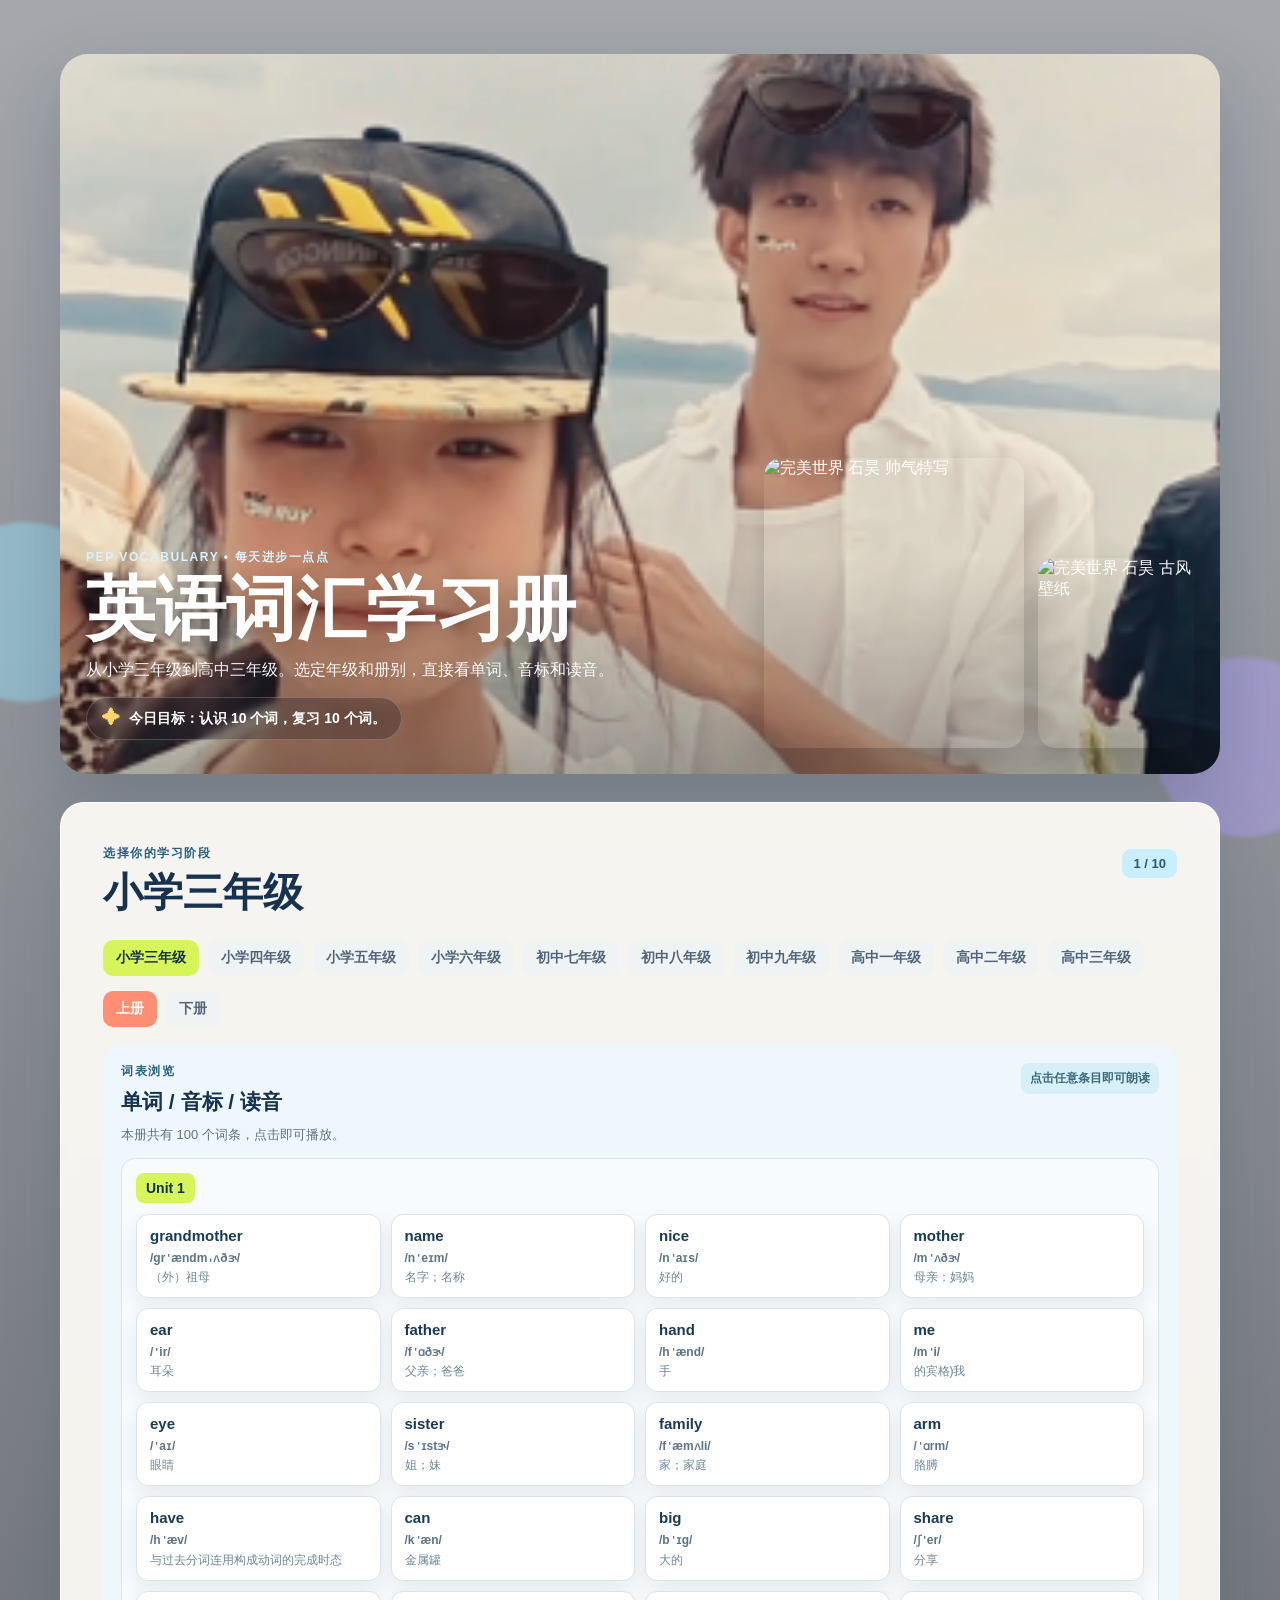
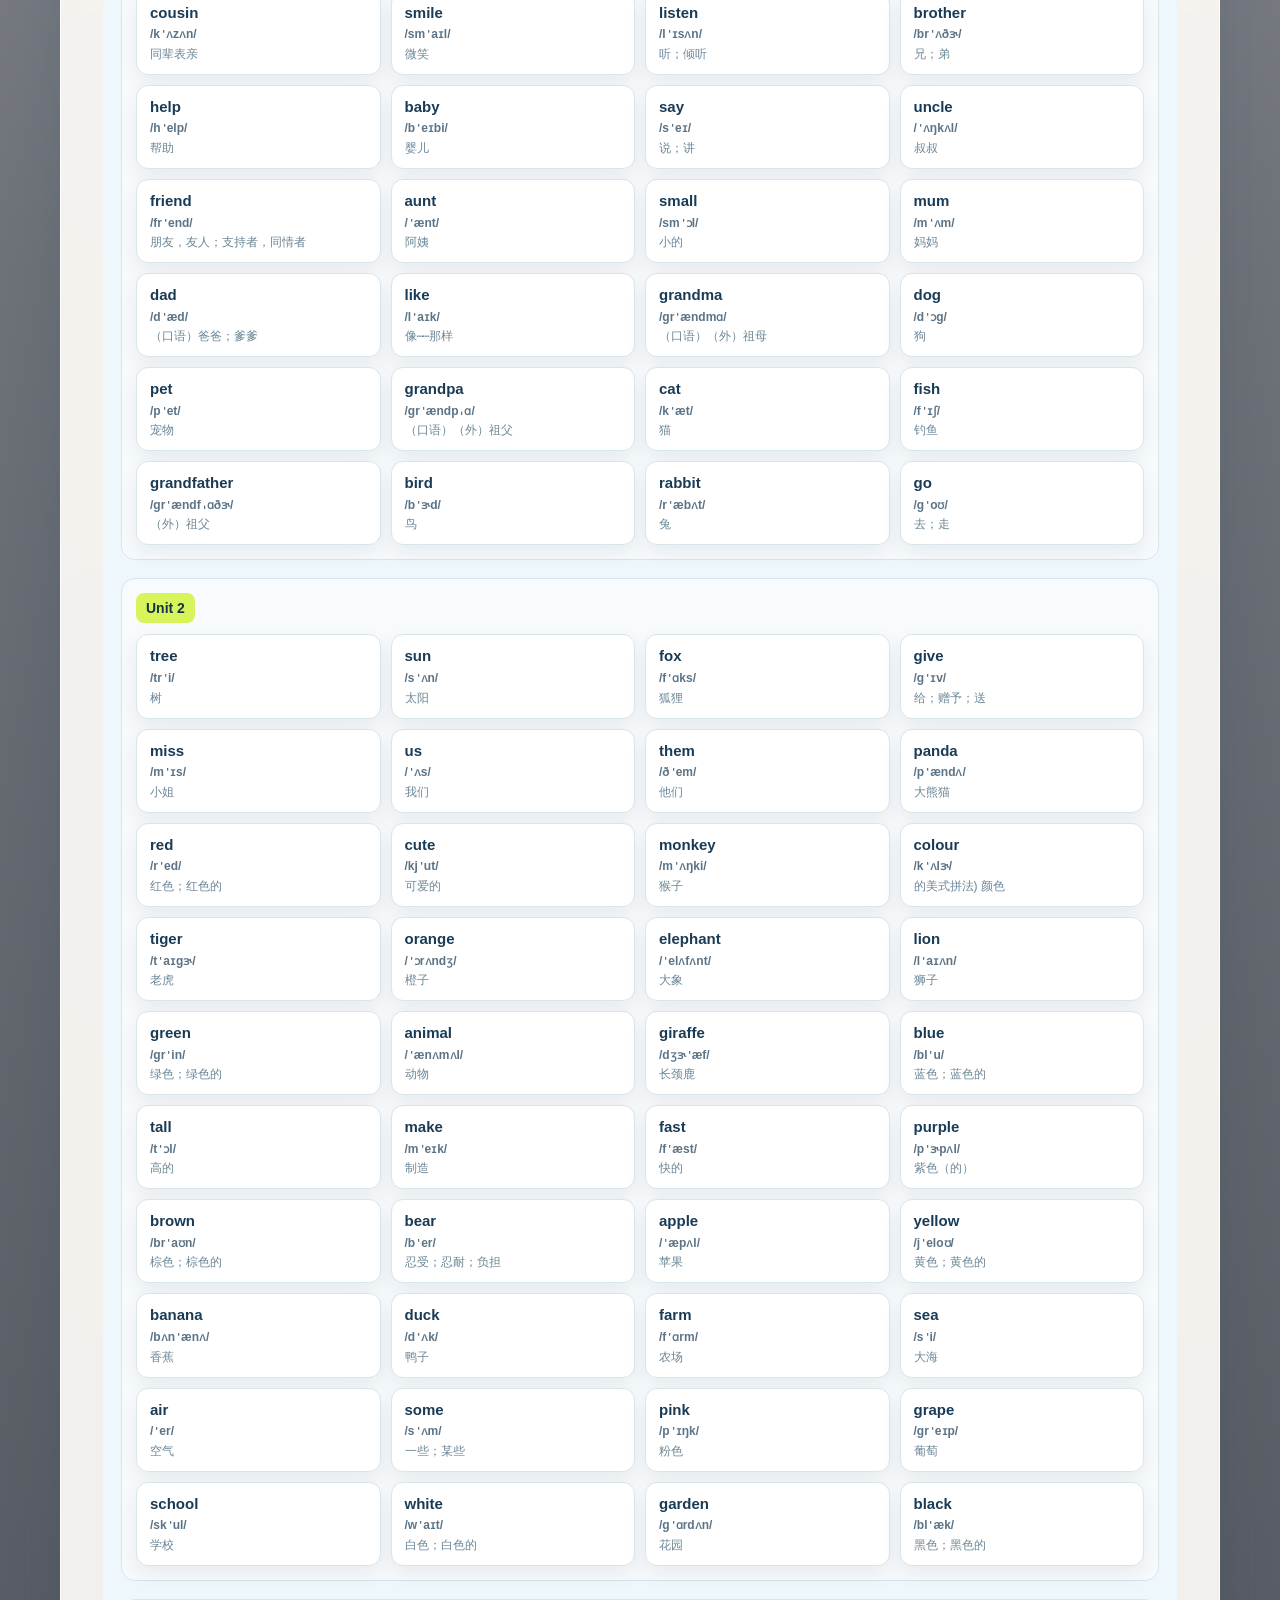
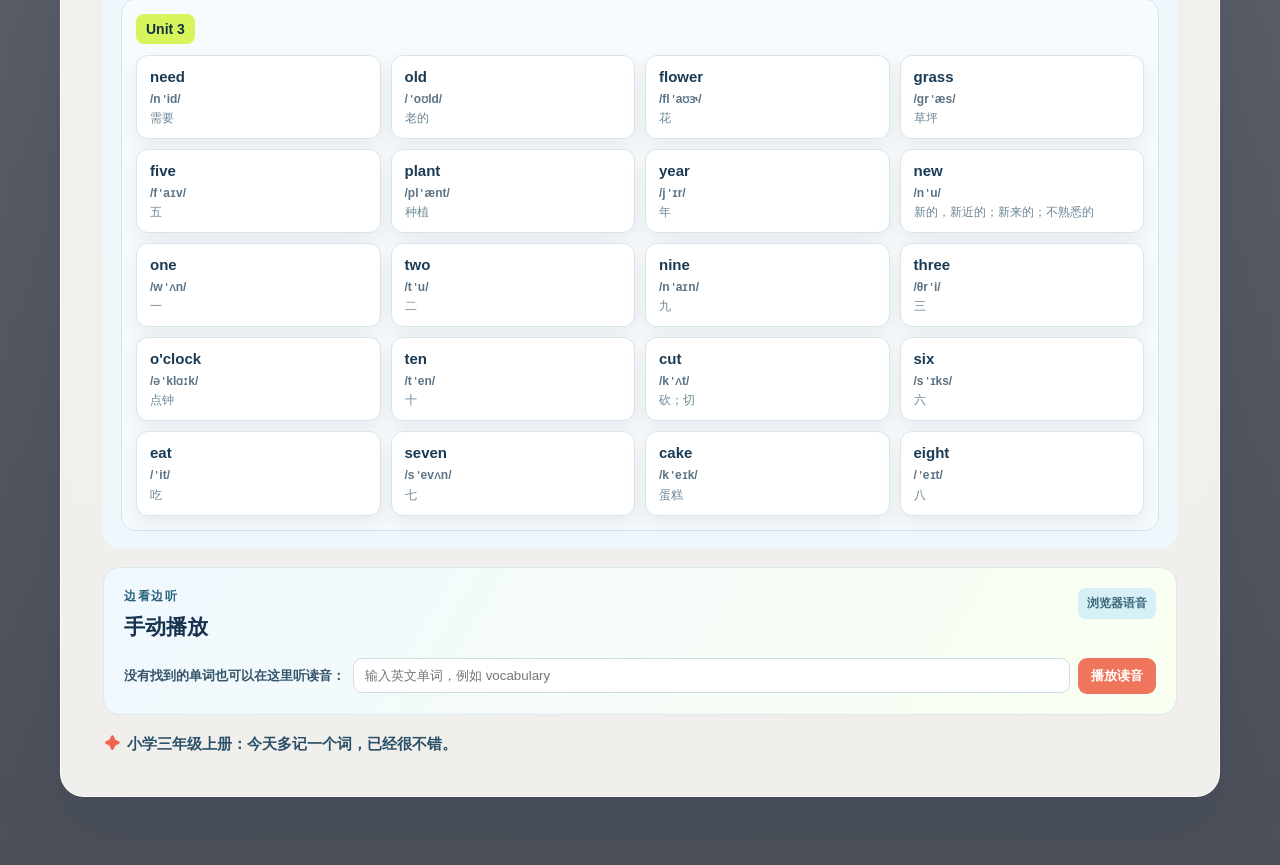
==== 教材词汇/英语词汇学习册.html @ ca5b59ca "Add files via upload" ====
<!doctype html>
<html lang="zh-CN">
<head>
  <meta charset="UTF-8" />
  <meta name="viewport" content="width=device-width, initial-scale=1.0" />
  <title>PEP 英语词汇学习册</title>
  <link rel="stylesheet" href="学习册样式.css" />
</head>
<body>
  <main class="shell">
    <section class="hero hero-wallpaper">
      <div class="hero-copy">
        <p class="kicker">PEP VOCABULARY • 每天进步一点点</p>
        <h1>英语词汇学习册</h1>
        <p>从小学三年级到高中三年级。选定年级和册别，直接看单词、音标和读音。</p>
        <div class="habit"><span>✦</span> 今日目标：认识 10 个词，复习 10 个词。</div>
      </div>
      <aside class="hero-fill" aria-label="完美世界石昊图片填充区">
        <figure class="fill-card fill-card-large">
          <img src="https://i.pinimg.com/736x/bf/4c/28/bf4c28af38604bebe0a30f69cd973ab8.jpg" alt="完美世界 石昊 帅气特写" />
        </figure>
        <figure class="fill-card fill-card-small">
          <img src="https://haowallpaper.com/link/common/file/previewFileImg/18002629496065408" alt="完美世界 石昊 古风壁纸" />
        </figure>
      </aside>
    </section>

    <section class="study-card" aria-labelledby="grade-heading">
      <div class="card-heading">
        <div>
          <p class="eyebrow">选择你的学习阶段</p>
          <h2 id="grade-heading">小学三年级</h2>
        </div>
        <p class="progress" id="progress">1 / 10</p>
      </div>
      <nav class="grade-tabs" id="grade-tabs" aria-label="年级选择"></nav>
      <div class="term-tabs" id="term-tabs" aria-label="册别选择"></div>

      <section class="vocab-panel" aria-labelledby="vocab-heading">
        <div class="audio-heading">
          <div>
            <p class="eyebrow">词表浏览</p>
            <h3 id="vocab-heading">单词 / 音标 / 读音</h3>
          </div>
          <span>点击任意条目即可朗读</span>
        </div>
        <p class="audio-note" id="audio-note">点击下方词条即可播放标准英语读音。</p>
        <div class="word-list" id="word-chips" aria-label="词汇列表"></div>
      </section>

      <section class="audio-card" aria-labelledby="manual-heading">
        <div class="audio-heading">
          <div>
            <p class="eyebrow">边看边听</p>
            <h3 id="manual-heading">手动播放</h3>
          </div>
          <span>浏览器语音</span>
        </div>
        <form class="manual-speaker" id="manual-speaker">
          <label for="manual-word">没有找到的单词也可以在这里听读音：</label>
          <input id="manual-word" type="text" inputmode="latin" autocomplete="off" placeholder="输入英文单词，例如 vocabulary" />
          <button type="submit">播放读音</button>
        </form>
      </section>

      <p class="encouragement" id="encouragement"></p>
    </section>
  </main>

  <script src="词汇读音数据.js"></script>
  <script src="词汇音标数据.js"></script>
  <script src="词汇汉义数据.js"></script>
  <script src="学习册脚本.js"></script>
</body>
</html>
---- 教材词汇/学习册样式.css ----
:root { --ink:#16324f; --muted:#5d7185; --navy:#12314b; --lime:#d8f45b; --peach:#ff8e72; --sky:#c9efff; --paper:#fffdf8; }
* { box-sizing:border-box; }
body { min-width:320px; min-height:100vh; margin:0; color:var(--ink); font-family:"Aptos","Microsoft YaHei",sans-serif; background:
  linear-gradient(180deg, rgba(6,12,24,.36), rgba(6,12,24,.58) 46%, rgba(6,12,24,.72) 100%),
  url("https://images8.alphacoders.com/394/thumb-1920-394821.jpg") center center / cover fixed; }
body::before, body::after { position:fixed; z-index:-1; width:180px; height:180px; content:""; border-radius:50%; filter:blur(2px); opacity:.45; }
body::before { right:-55px; bottom:7%; background:#b4a2ff; }
body::after { left:-65px; bottom:22%; background:#98e4ff; }
.shell { width:min(1160px,calc(100% - 32px)); margin:0 auto; padding:54px 0 68px; }
.hero { display:grid; grid-template-columns:minmax(320px,1fr) minmax(280px,430px); gap:22px; align-items:end; min-height:720px; margin-bottom:28px; }
.hero-wallpaper { position:relative; padding:26px; overflow:hidden; color:#fff; border-radius:28px; background:
  linear-gradient(110deg, rgba(12,25,40,.02) 0%, rgba(12,25,40,.08) 58%, rgba(12,25,40,.02) 100%),
  url("hero-crop.png") center center / cover no-repeat; background-color:#f5f7fb; box-shadow:0 28px 70px rgba(22,50,79,.22); }
.hero-wallpaper::after { position:absolute; inset:auto 0 0 0; height:30%; content:""; background:linear-gradient(180deg, rgba(8,15,24,0) 0%, rgba(8,15,24,.28) 100%); pointer-events:none; }
.hero-copy, .hero-fill { position:relative; z-index:1; }
.hero-copy { max-width:680px; padding:2px 0 8px; }
.kicker, .eyebrow { margin:0 0 8px; color:#27617d; font-size:12px; font-weight:800; letter-spacing:.13em; }
.hero-wallpaper .kicker { color:#d9f2ff; }
h1 { max-width:620px; margin:0; color:var(--navy); font-size:clamp(40px,7vw,70px); line-height:1; }
.hero-wallpaper h1 { color:#fff; text-shadow:0 8px 24px rgba(0,0,0,.22); }
.hero > p:not(.kicker) { max-width:600px; margin:16px 0; color:#31516a; font-size:17px; line-height:1.75; }
.hero-wallpaper .hero-copy > p:not(.kicker) { color:rgba(255,255,255,.96); text-shadow:0 2px 10px rgba(0,0,0,.18); }
.habit { display:inline-flex; gap:9px; align-items:center; padding:10px 15px; color:#203c52; background:rgba(255,253,248,.72); border:1px solid rgba(18,49,75,.1); border-radius:999px; font-size:14px; font-weight:700; box-shadow:0 10px 30px rgba(69,100,130,.1); }
.hero-wallpaper .habit { color:#fff; background:rgba(12,18,30,.26); border-color:rgba(255,255,255,.2); box-shadow:none; backdrop-filter:blur(6px); }
.habit span { color:#ed634e; font-size:18px; }
.hero-wallpaper .habit span { color:#ffd66b; }
.hero-fill { display:grid; grid-template-columns:1.25fr .75fr; gap:14px; align-items:end; min-width:0; }
.fill-card { margin:0; overflow:hidden; border-radius:18px; box-shadow:0 18px 40px rgba(0,0,0,.22); }
.fill-card img { display:block; width:100%; height:100%; object-fit:cover; object-position:center 18%; }
.fill-card-large { min-height:290px; }
.fill-card-small { min-height:190px; align-self:end; }
.study-card { padding:clamp(20px,4vw,42px); background:rgba(255,253,248,.92); border:1px solid rgba(255,255,255,.92); border-radius:24px; box-shadow:0 28px 70px rgba(22,50,79,.16); backdrop-filter:blur(8px); }
.card-heading { display:flex; justify-content:space-between; gap:20px; align-items:flex-start; }
h2 { margin:0; font-size:clamp(28px,4vw,40px); line-height:1.1; }
.progress { margin:4px 0 0; padding:7px 11px; color:#2a5a73; background:var(--sky); border-radius:9px; font-size:13px; font-weight:800; }
.grade-tabs, .term-tabs { display:flex; flex-wrap:wrap; gap:9px; }
.grade-tabs { margin:26px 0 15px; }
.term-tabs { margin-bottom:18px; }
button { border:0; font:inherit; cursor:pointer; }
.grade-tabs button, .term-tabs button { padding:9px 13px; color:#506579; background:#eff3f4; border-radius:10px; font-size:14px; font-weight:700; transition:transform .18s,background .18s,color .18s; }
.grade-tabs button:hover, .term-tabs button:hover { transform:translateY(-2px); }
.grade-tabs button.active { color:var(--navy); background:var(--lime); }
.term-tabs button.active { color:#fff; background:var(--peach); }
.vocab-panel { padding:18px; background:#eef7fb; border-radius:18px; }
.audio-heading { display:flex; justify-content:space-between; gap:15px; align-items:flex-start; }
.audio-heading h3 { margin:0; font-size:21px; }
.audio-heading span { padding:7px 9px; color:#3c697a; background:#d7f0f7; border-radius:8px; font-size:12px; font-weight:700; }
.audio-note { margin:10px 0 14px; color:var(--muted); font-size:13px; }
.word-list { display:grid; gap:18px; }
.unit-section { padding:14px; background:rgba(255,255,255,.6); border:1px solid #d8e5ea; border-radius:14px; }
.unit-heading { display:inline-flex; align-items:center; min-height:30px; margin:0 0 11px; padding:5px 10px; color:#12314b; background:var(--lime); border-radius:8px; font-size:14px; font-weight:900; }
.unit-word-list { display:grid; grid-template-columns:repeat(auto-fit,minmax(220px,1fr)); gap:10px; }
.word-chip { display:flex; flex-direction:column; gap:5px; padding:12px 13px; text-align:left; color:#193b55; background:#fff; border:1px solid #d8e5ea; border-radius:12px; box-shadow:0 8px 20px rgba(22,50,79,.08); }
.word-chip:hover { color:#fff; background:#25718c; border-color:#25718c; }
.word-chip-label { overflow-wrap:anywhere; line-height:1.25; font-size:15px; font-weight:700; }
.word-chip-sound { overflow-wrap:anywhere; color:#5c7385; font-size:12px; font-weight:700; line-height:1.2; }
.word-chip:hover .word-chip-sound { color:#d9f8ff; }
.word-chip:focus-visible, .manual-speaker input:focus-visible, .manual-speaker button:focus-visible { outline:3px solid #f4bf48; outline-offset:2px; }
.audio-card { margin-top:18px; padding:20px; background:linear-gradient(120deg,#f0f8ff,#f9fff0); border:1px solid #d9e9ee; border-radius:17px; }
.manual-speaker { display:grid; grid-template-columns:auto minmax(160px,1fr) auto; gap:8px; align-items:center; margin-top:17px; color:#34546b; font-size:13px; font-weight:700; }
.manual-speaker input { min-width:0; padding:9px 11px; color:var(--ink); background:#fff; border:1px solid #cfdee5; border-radius:9px; }
.manual-speaker button { padding:9px 13px; color:#fff; background:#ef765d; border-radius:9px; font-weight:800; }
.manual-speaker button:hover { background:#da5d44; }
.encouragement { margin:20px 2px 0; color:#2b516a; font-size:15px; font-weight:700; }
.encouragement::before { margin-right:7px; color:#ef644a; content:"✦"; }
@media (max-width:700px) {
  .hero { grid-template-columns:1fr; min-height:auto; }
  .hero-wallpaper { padding:18px; }
  .hero-fill { grid-template-columns:1fr 1fr; }
  .fill-card-large, .fill-card-small { min-height:180px; }
  .card-heading { display:block; }
  .audio-heading { display:block; }
  .audio-heading span { display:inline-block; margin-top:10px; }
  .manual-speaker { grid-template-columns:1fr auto; }
  .manual-speaker label { grid-column:1/-1; }
}
@media (max-width:600px) {
  .shell { width:min(100% - 22px,1160px); padding-top:34px; }
  .study-card { border-radius:22px; }
  .grade-tabs button, .term-tabs button { padding:8px 10px; font-size:13px; }
  .unit-word-list { grid-template-columns:1fr; }
  h1 { font-size:clamp(34px,12vw,54px); }
}

.word-chip-meaning { overflow-wrap:anywhere; color:#6b8696; font-size:12px; line-height:1.25; }
.word-chip:hover .word-chip-meaning { color:#e7fbff; }
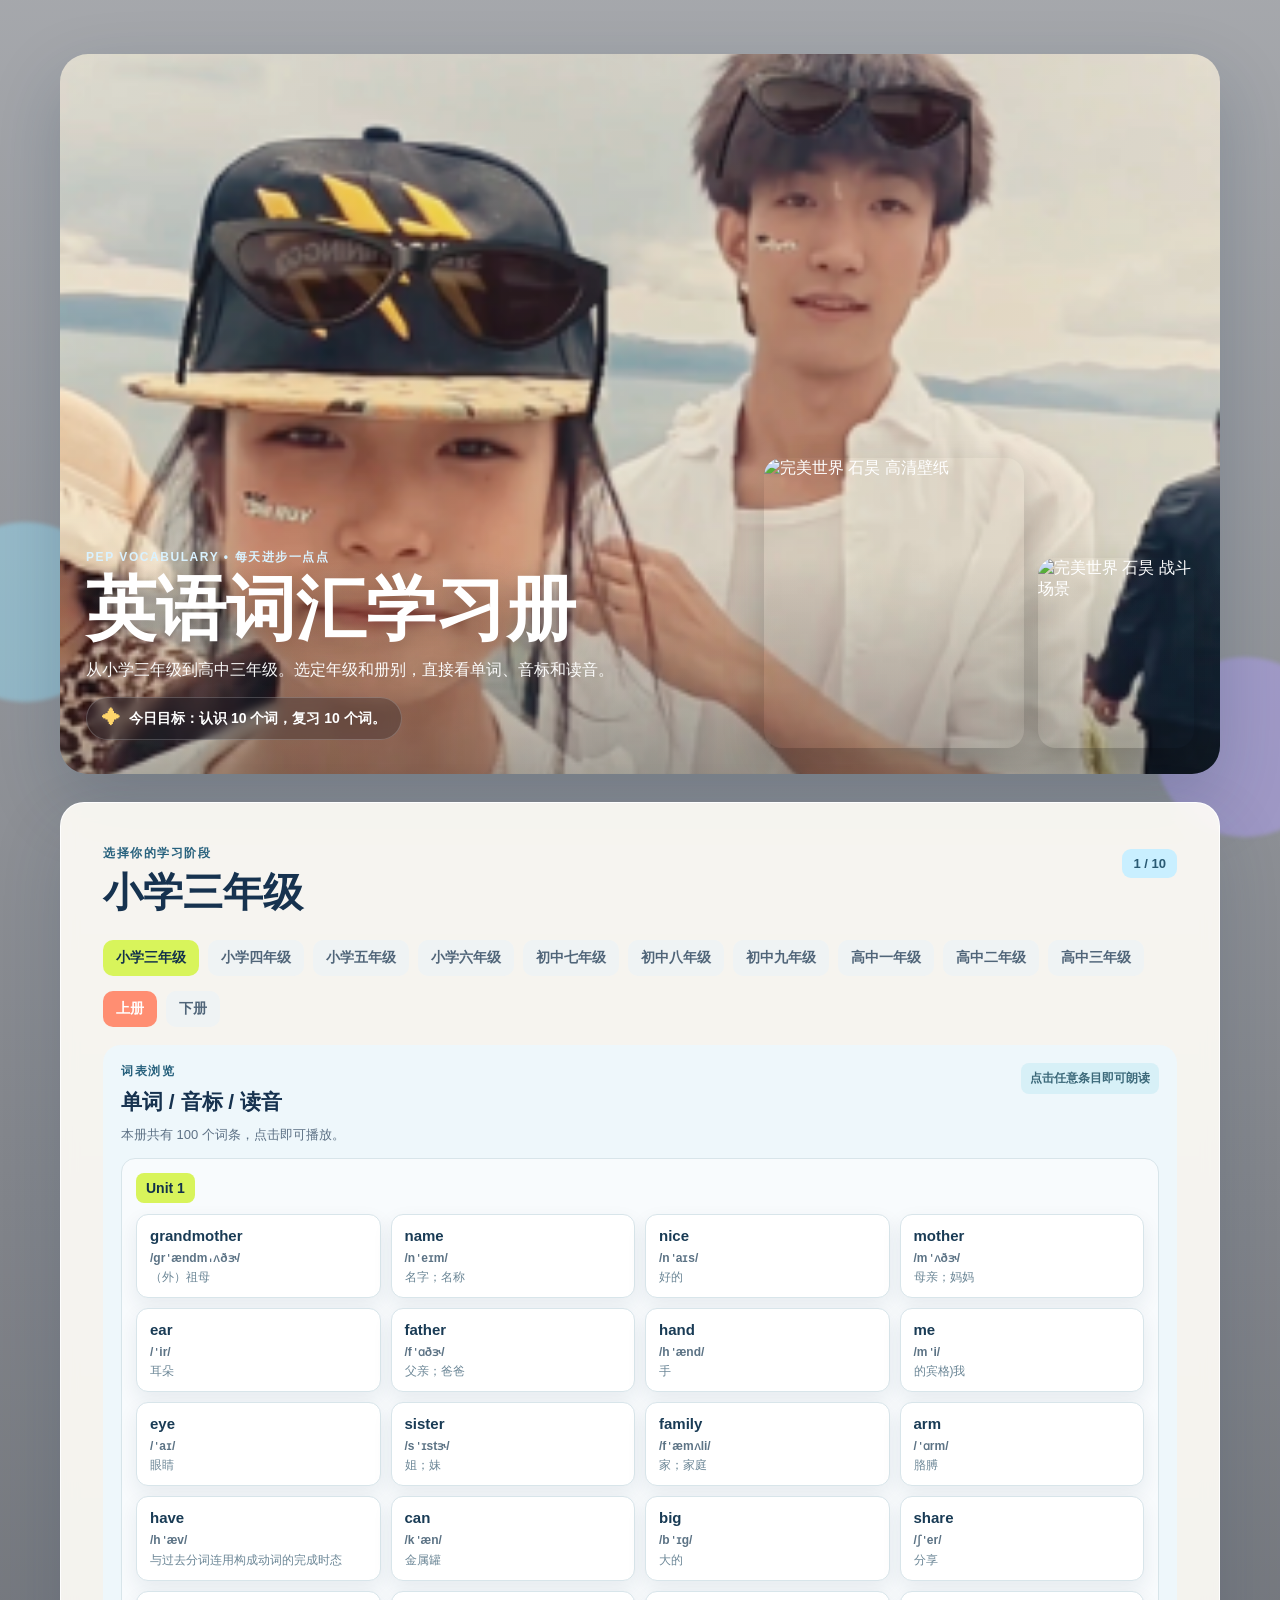
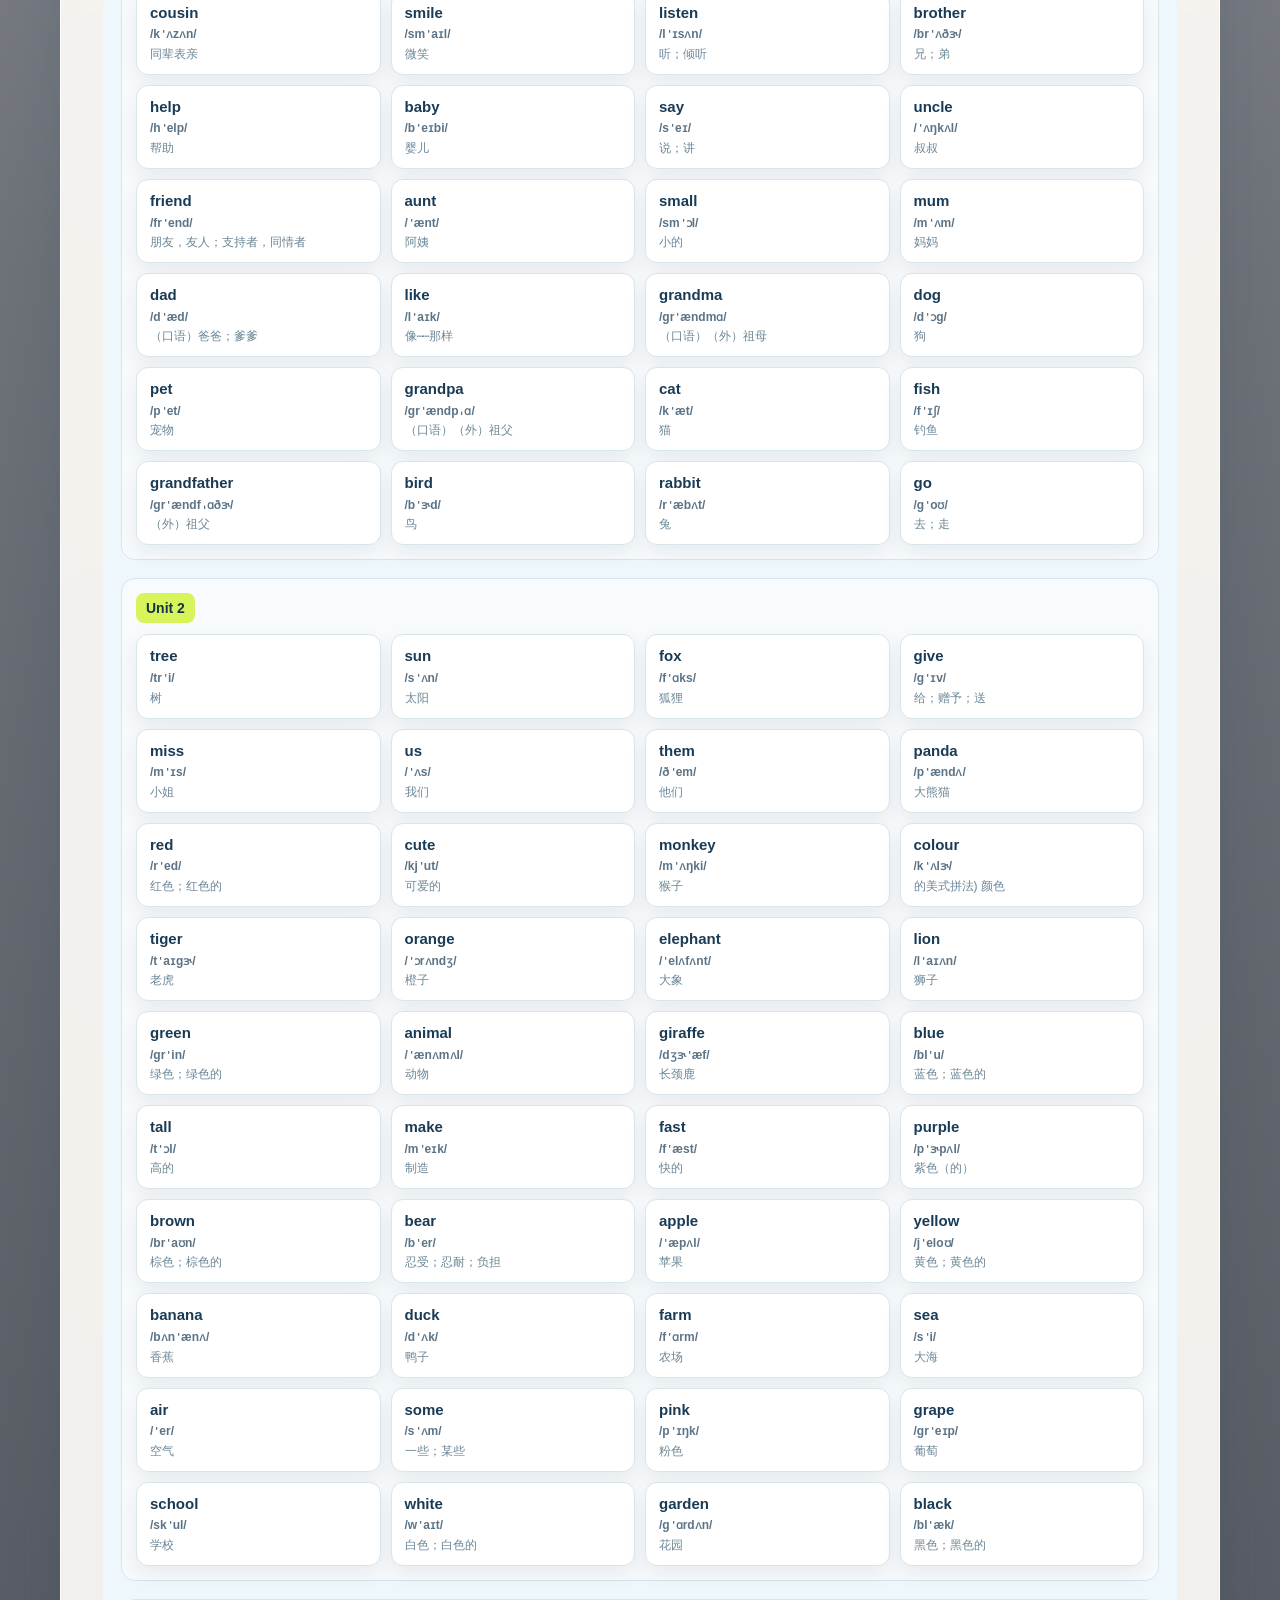
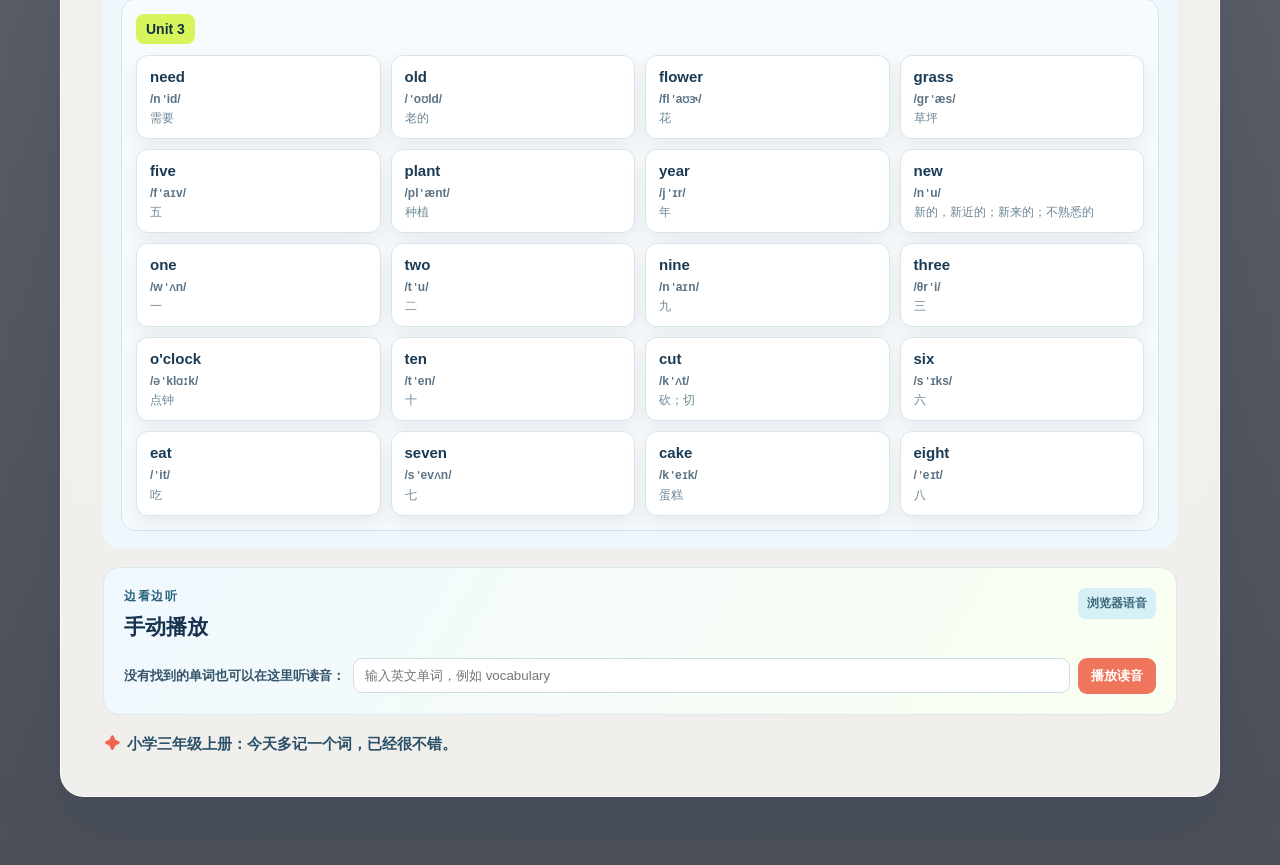
==== commit ce4df5f7: "Add files via upload" ====
--- a/教材词汇/英语词汇学习册.html
+++ b/教材词汇/英语词汇学习册.html
@@ -17,10 +17,10 @@
       </div>
       <aside class="hero-fill" aria-label="完美世界石昊图片填充区">
         <figure class="fill-card fill-card-large">
-          <img src="https://i.pinimg.com/736x/bf/4c/28/bf4c28af38604bebe0a30f69cd973ab8.jpg" alt="完美世界 石昊 帅气特写" />
+          <img src="https://haowallpaper.com/link/common/file/previewFileImg/18002629496065408" alt="完美世界 石昊 高清壁纸" loading="eager" decoding="async" />
         </figure>
         <figure class="fill-card fill-card-small">
-          <img src="https://haowallpaper.com/link/common/file/previewFileImg/18002629496065408" alt="完美世界 石昊 古风壁纸" />
+          <img src="https://p1-tt.byteimg.com/origin/tos-cn-i-qvj2lq49k0/ac15ea865a37470dafabd4bef140cf3c.jpg" alt="完美世界 石昊 战斗场景" loading="eager" decoding="async" />
         </figure>
       </aside>
     </section>
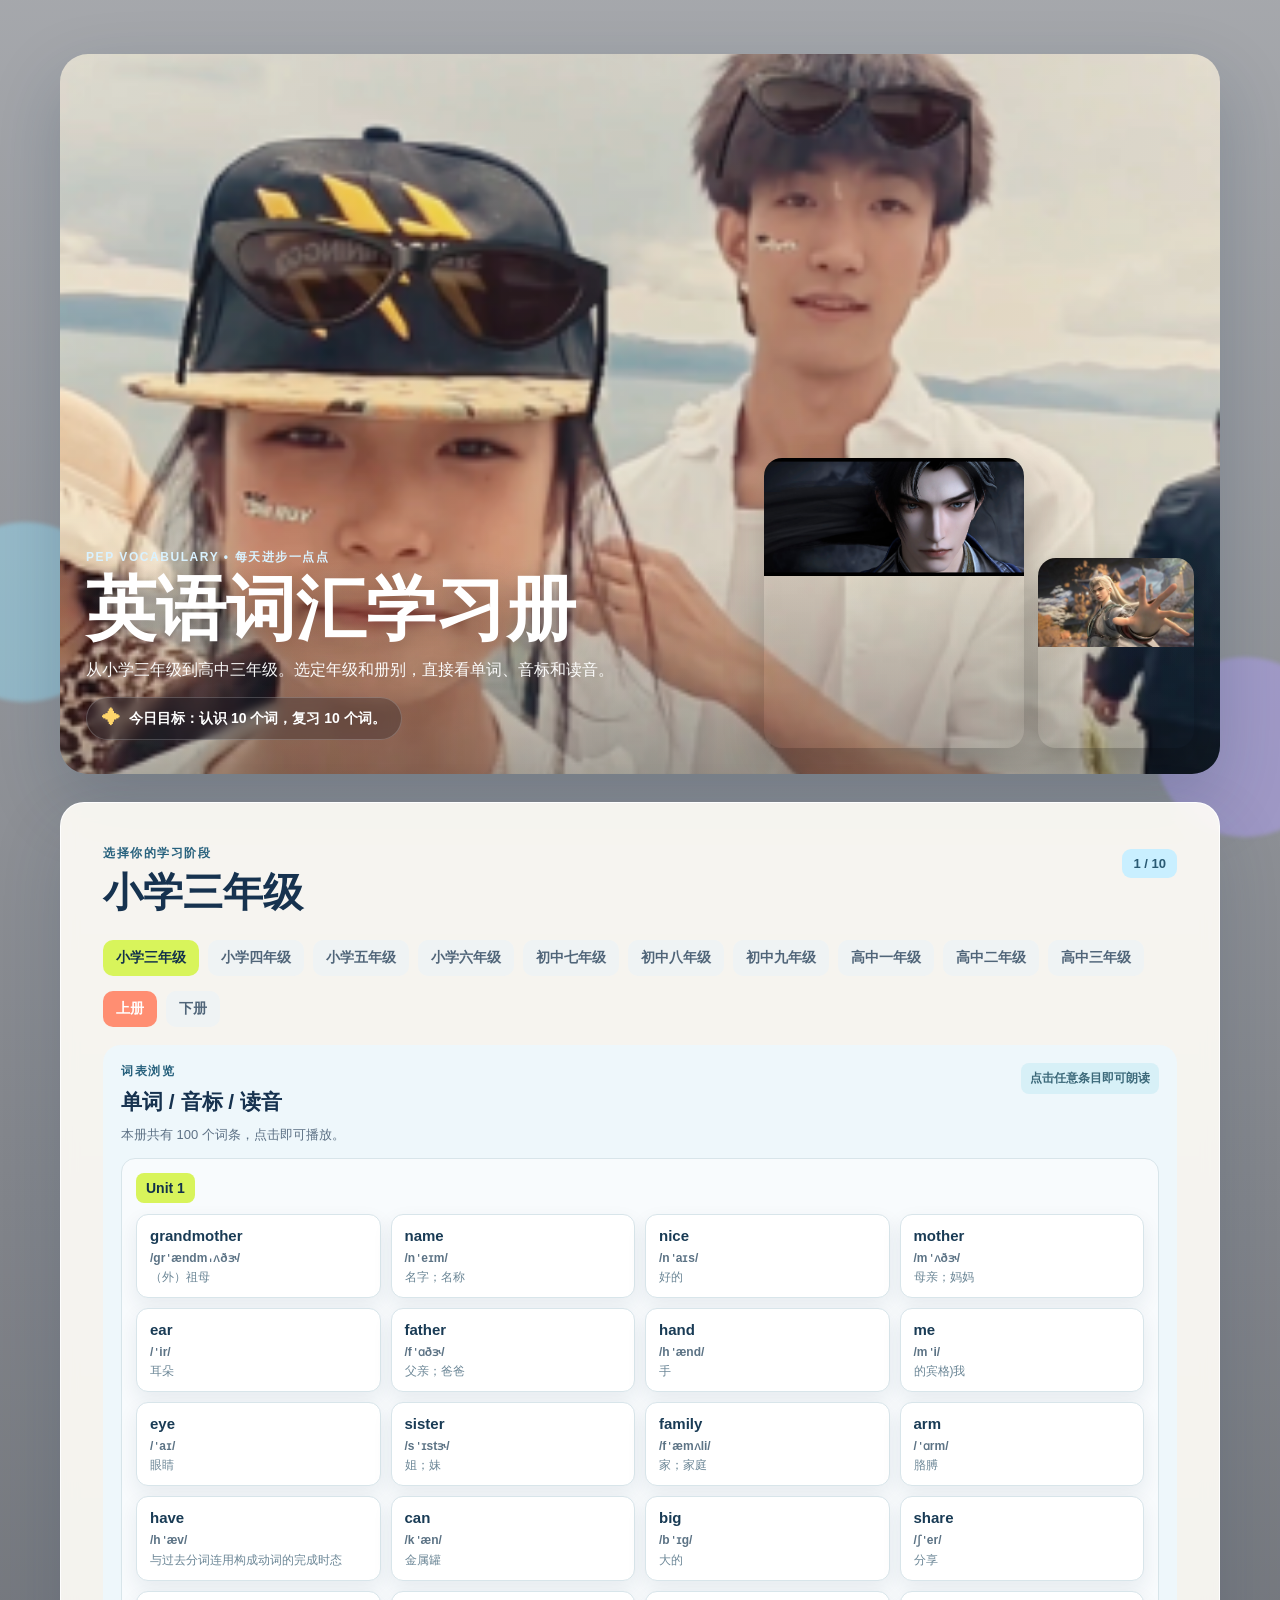
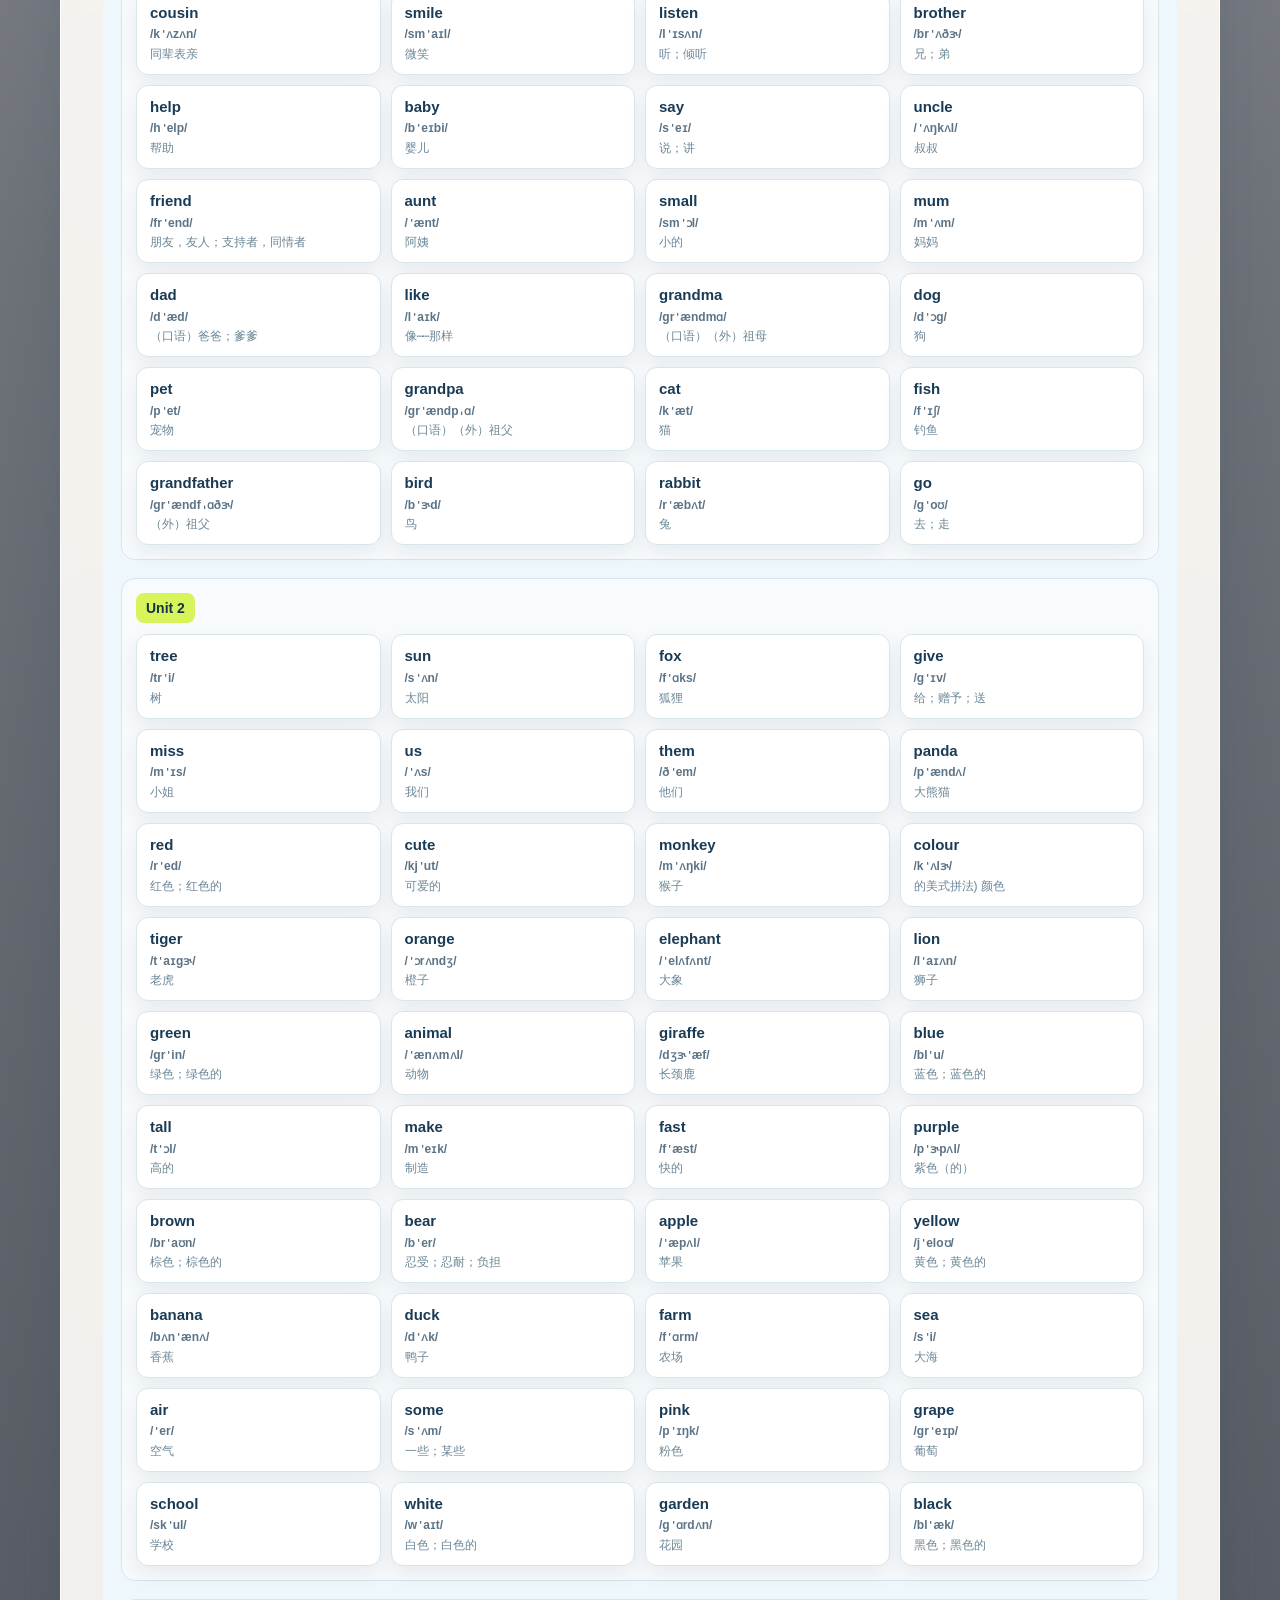
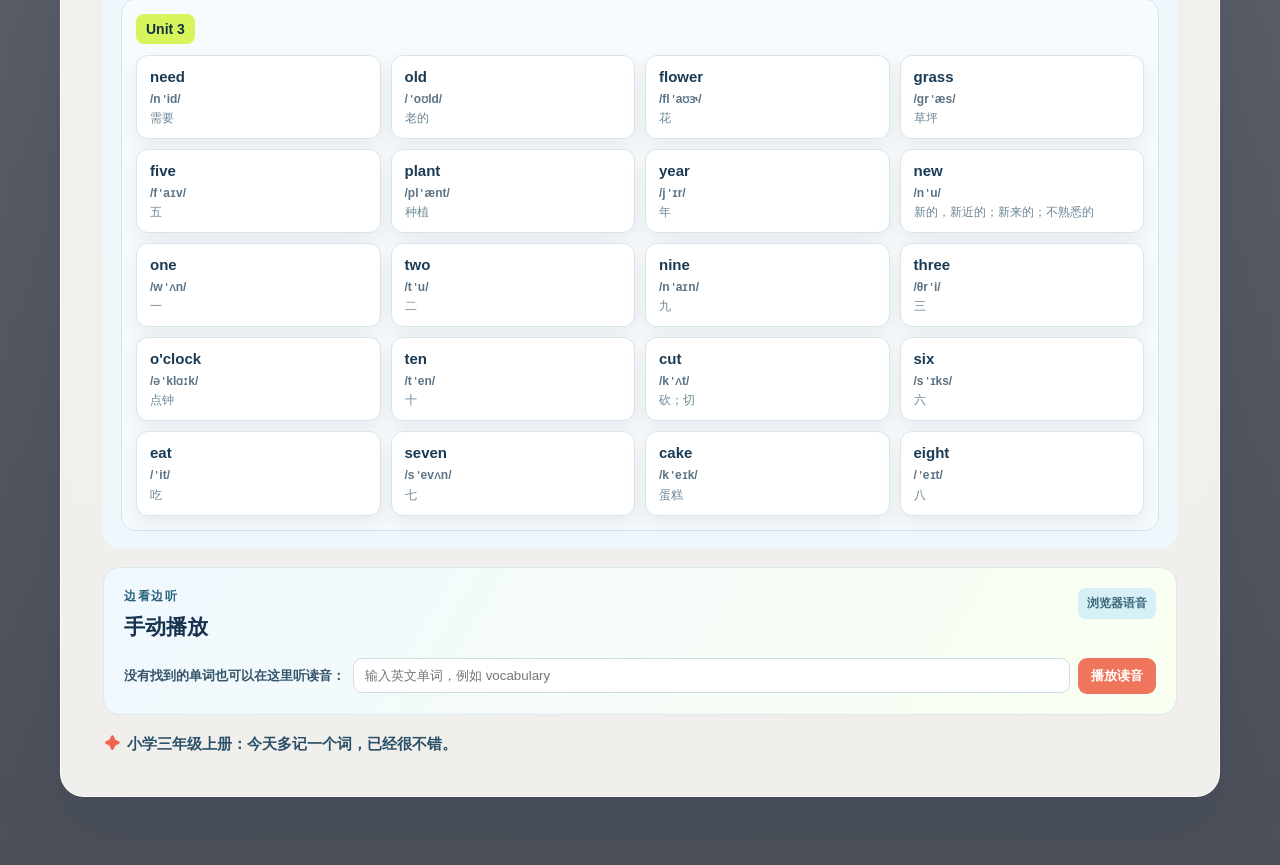
==== commit 8dba9c29: "Add files via upload" ====
--- a/教材词汇/英语词汇学习册.html
+++ b/教材词汇/英语词汇学习册.html
@@ -17,10 +17,10 @@
       </div>
       <aside class="hero-fill" aria-label="完美世界石昊图片填充区">
         <figure class="fill-card fill-card-large">
-          <img src="https://haowallpaper.com/link/common/file/previewFileImg/18002629496065408" alt="完美世界 石昊 高清壁纸" loading="eager" decoding="async" />
+          <img src="shihao.jpg" alt="完美世界 石昊 高清壁纸" loading="eager" decoding="async" />
         </figure>
         <figure class="fill-card fill-card-small">
-          <img src="https://p1-tt.byteimg.com/origin/tos-cn-i-qvj2lq49k0/ac15ea865a37470dafabd4bef140cf3c.jpg" alt="完美世界 石昊 战斗场景" loading="eager" decoding="async" />
+          <img src="shihao-2.jpg" alt="完美世界 石昊 战斗场景" loading="eager" decoding="async" />
         </figure>
       </aside>
     </section>
--- a/教材词汇/学习册样式.css
+++ b/教材词汇/学习册样式.css
@@ -29,6 +29,9 @@
 .fill-card img { display:block; width:100%; height:100%; object-fit:cover; object-position:center 18%; }
 .fill-card-large { min-height:290px; }
 .fill-card-small { min-height:190px; align-self:end; }
+@media (max-width:700px) {
+  .fill-card img { object-position:center center; }
+}
 .study-card { padding:clamp(20px,4vw,42px); background:rgba(255,253,248,.92); border:1px solid rgba(255,255,255,.92); border-radius:24px; box-shadow:0 28px 70px rgba(22,50,79,.16); backdrop-filter:blur(8px); }
 .card-heading { display:flex; justify-content:space-between; gap:20px; align-items:flex-start; }
 h2 { margin:0; font-size:clamp(28px,4vw,40px); line-height:1.1; }
